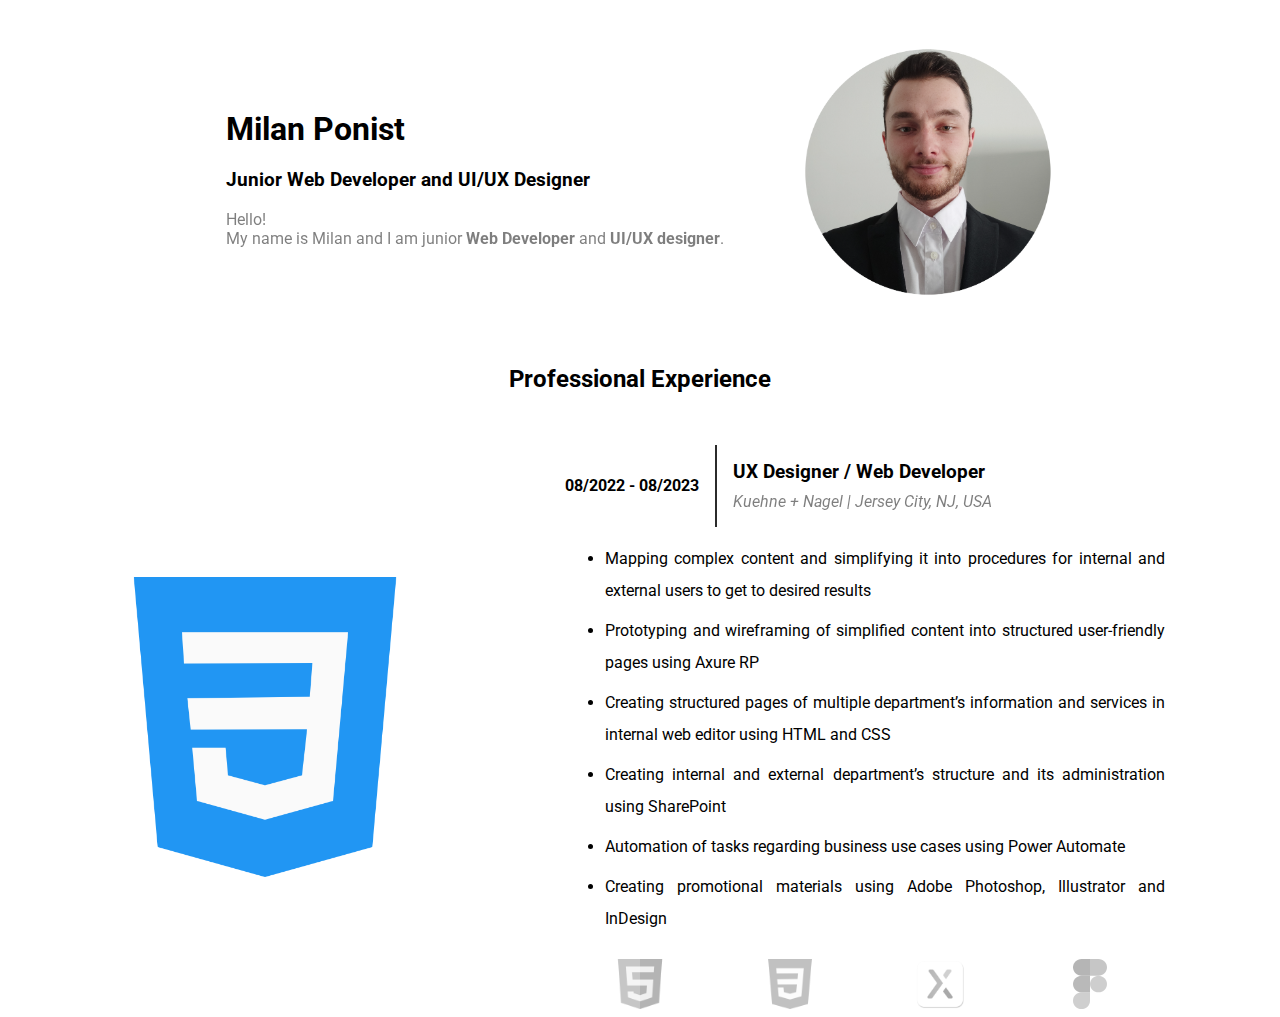
==== index.html @ 91e3f678 "Front-page" ====
<!DOCTYPE html>
<html lang="en">
  <head>
    <meta charset="UTF-8" />
    <meta http-equiv="X-UA-Compatible" content="IE=edge" />
    <meta name="viewport" content="width=device-width, initial-scale=1.0" />
    <title>Milan Ponist</title>
    <link rel="stylesheet" href="index.css" />
  </head>
  <body>
    <div class="container">
      <div class="content">
        <div class="profile">
          <div class="text">
            <h1>Milan Ponist</h1>
            <h3>Junior Web Developer and UI/UX Designer</h3>
            <p>
              Hello!<br />
              My name is Milan and I am junior
              <strong>Web Developer</strong> and
              <strong>UI/UX designer</strong>.<br />
            </p>
          </div>
          <div class="photo">
            <img src="img/PhotoSuit.png" alt="milan-photo" width="250px" />
          </div>
        </div>
        <div class="timeline">
          <h2>Professional Experience</h2>
          <div class="timeline-content">
            <div class="timeline-cart">
              <img src="img/css.png" alt="" />
              <div class="timeline-job">
                <div class="timeline-title">
                  <p>08/2022 - 08/2023</p>
                  <div class="timeline-title-text">
                    <h3>UX Designer / Web Developer</h3>
                    <span>Kuehne + Nagel | Jersey City, NJ, USA </span>
                  </div>
                </div>
                <ul>
                  <li>
                    Mapping complex content and simplifying it into procedures
                    for internal and external users to get to desired results
                  </li>
                  <li>
                    Prototyping and wireframing of simplified content into
                    structured user-friendly pages using Axure RP
                  </li>
                  <li>
                    Creating structured pages of multiple department’s
                    information and services in internal web editor using HTML
                    and CSS
                  </li>
                  <li>
                    Creating internal and external department’s structure and
                    its administration using SharePoint
                  </li>
                  <li>
                    Automation of tasks regarding business use cases using Power
                    Automate
                  </li>
                  <li>
                    Creating promotional materials using Adobe Photoshop,
                    Illustrator and InDesign
                  </li>
                </ul>
                <div class="links">
                  <div class="link">
                    <img src="img/html.png" alt="html" />
                    <span>HTML</span>
                  </div>
                  <div class="link">
                    <img src="img/css.png" alt="css" />
                    <span>CSS</span>
                  </div>
                  <div class="link">
                    <img src="img/axurerp.png" alt="axure-rp" />
                    <span>Axure RP</span>
                  </div>
                  <div class="link">
                    <img src="img/figma.svg" alt="figma" />
                    <span>HTML</span>
                  </div>
                </div>
              </div>
            </div>
          </div>
        </div>
      </div>
    </div>
  </body>
</html>
---- index.css ----
@import url("https://fonts.googleapis.com/css2?family=Quicksand&family=Roboto&display=swap");

* {
  font-family: "Quicksand", sans-serif;
  font-family: "Roboto", sans-serif;
}
.container {
  display: flex;
  justify-content: center;
}

.content {
  animation: fade 1s;
  display: flex;
  flex-direction: column;
  justify-content: center;
  align-items: center;
  max-width: 1200px;
  width: 100%;
}

.profile {
  display: flex;
  flex-direction: row;
  justify-content: center;
  align-items: center;
  gap: 5em;
}

.text p {
  opacity: 50%;
}

.text li {
  opacity: 50%;
}

.links {
  display: flex;
  flex-direction: row;
  width: 100%;
  justify-content: space-around;
}

.link {
  display: flex;
  flex-direction: column;
  gap: 1em;
  align-items: center;
}

.link img {
  width: 75px !important;
  aspect-ratio: 3/2;
  object-fit: contain;
  filter: grayscale(100%);
  -webkit-filter: grayscale(100%);
  opacity: 50%;
}

.link:hover img {
  animation: moveup ease-in 0.5s;
  -webkit-animation: moveup ease-in 0.5s;
  animation-fill-mode: forwards;
  filter: none;
  -webkit-filter: none;
  cursor: pointer;
}

.link span {
  display: none;
  opacity: 0.5;
}

.link:hover span {
  display: block;
  animation: fade ease-in 0.5s;
}

.timeline {
  max-width: 1200px;
  width: 100%;
  display: flex;
  flex-direction: column;
  align-items: center;
}

.timeline-content {
  max-width: 1200px;
  width: 100%;
  margin-top: 2em;
}

.timeline-cart {
  display: flex;
  width: 100%;
  flex-direction: row;
  align-items: center;
  justify-content: space-around;
  flex-wrap: wrap;
}

.timeline-cart img {
  width: 300px;
}

.timeline-job {
  display: flex;
  flex-direction: column;
  width: 50%;
}

.timeline-job ul {
  line-height: 2em;
}

.timeline-job ul li {
  margin-bottom: 0.5em;
  text-align: justify;
}

.timeline-title {
  display: flex;
  flex-direction: row;
}

.timeline-title p {
  display: flex;
  margin-right: 1em;
  align-items: center;
  font-weight: bold;
}

.timeline-title-text {
  border-left: 2px solid #2b2b2b;
  padding: 1em;
}

.timeline-title-text h3 {
  margin: 0;
  margin-bottom: 0.5em;
}

.timeline-title-text span {
  opacity: 50%;
  font-style: italic;
}

@keyframes moveup {
  from {
    transform: translateY(0);
  }
  to {
    transform: translateY(-25px);
    opacity: 100%;
  }
}

@keyframes fade {
  from {
    opacity: 0;
  }
  to {
    opacity: 0.5;
  }
}
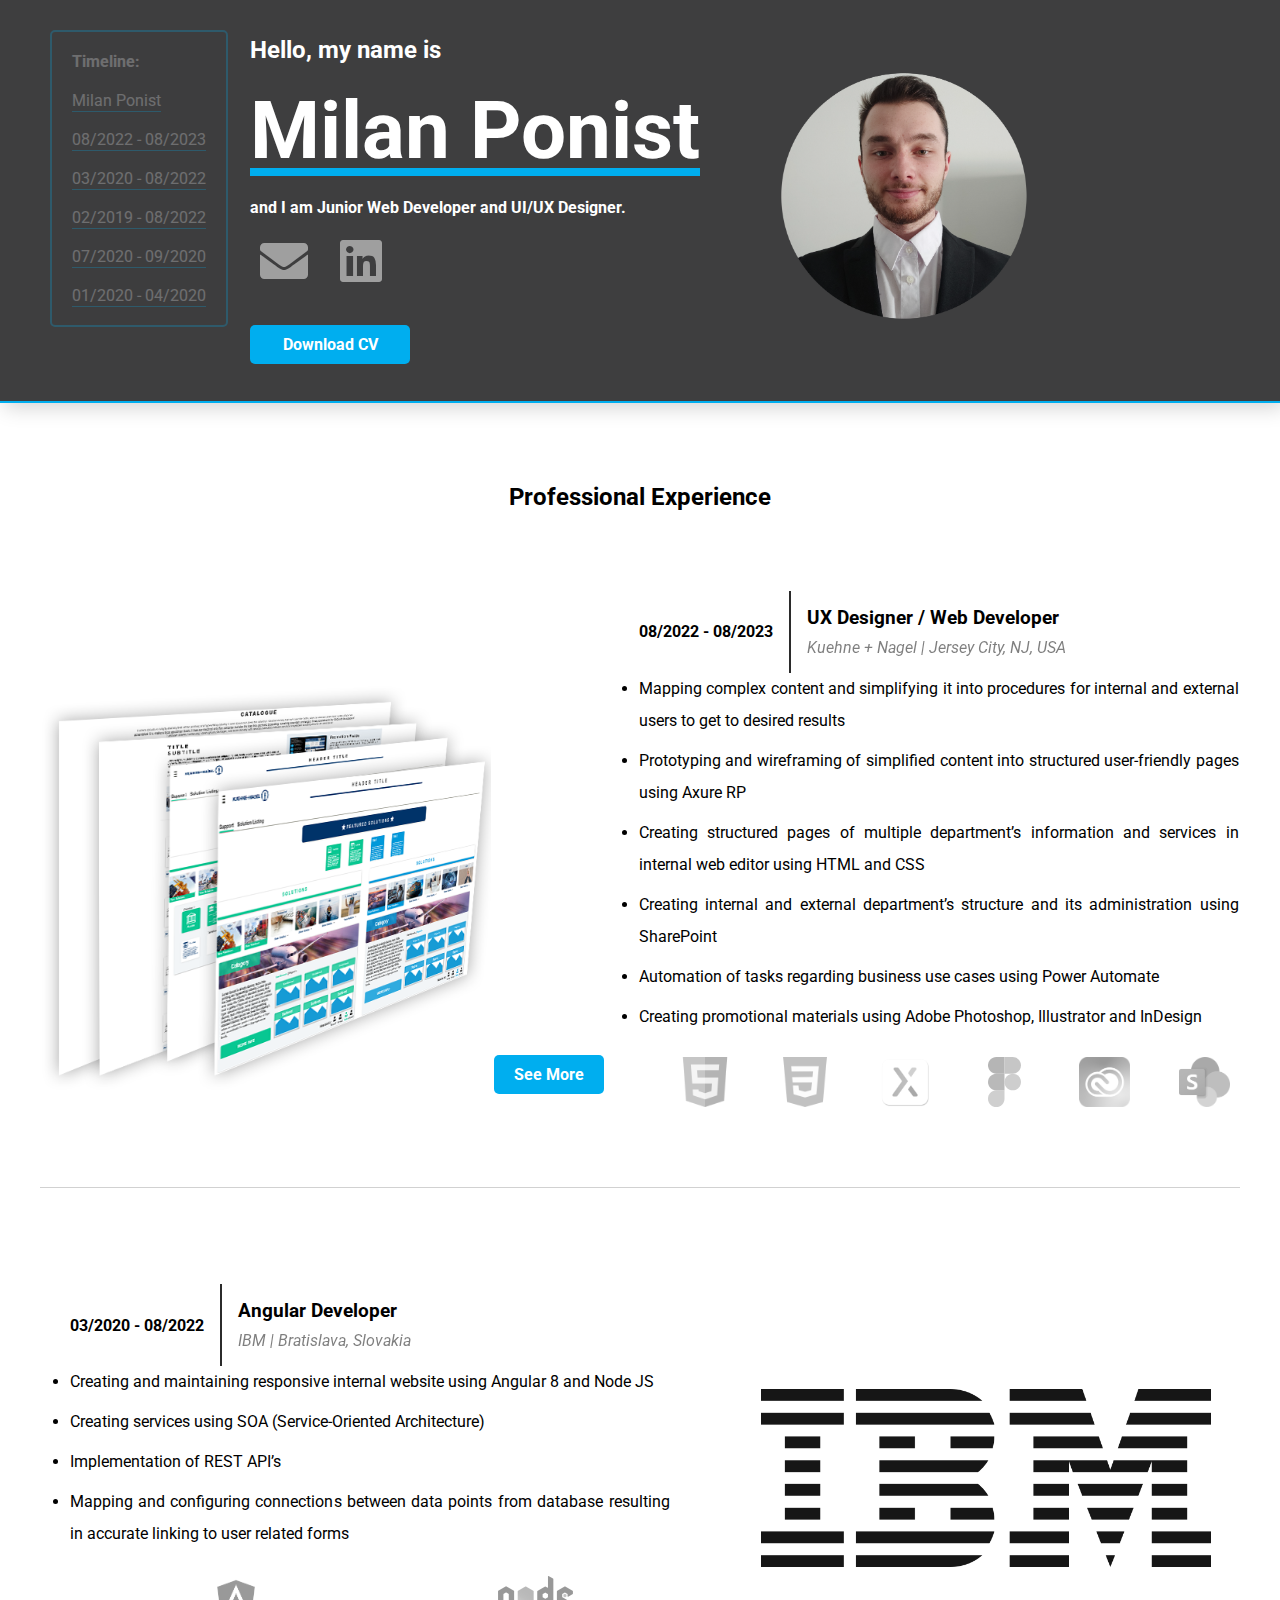
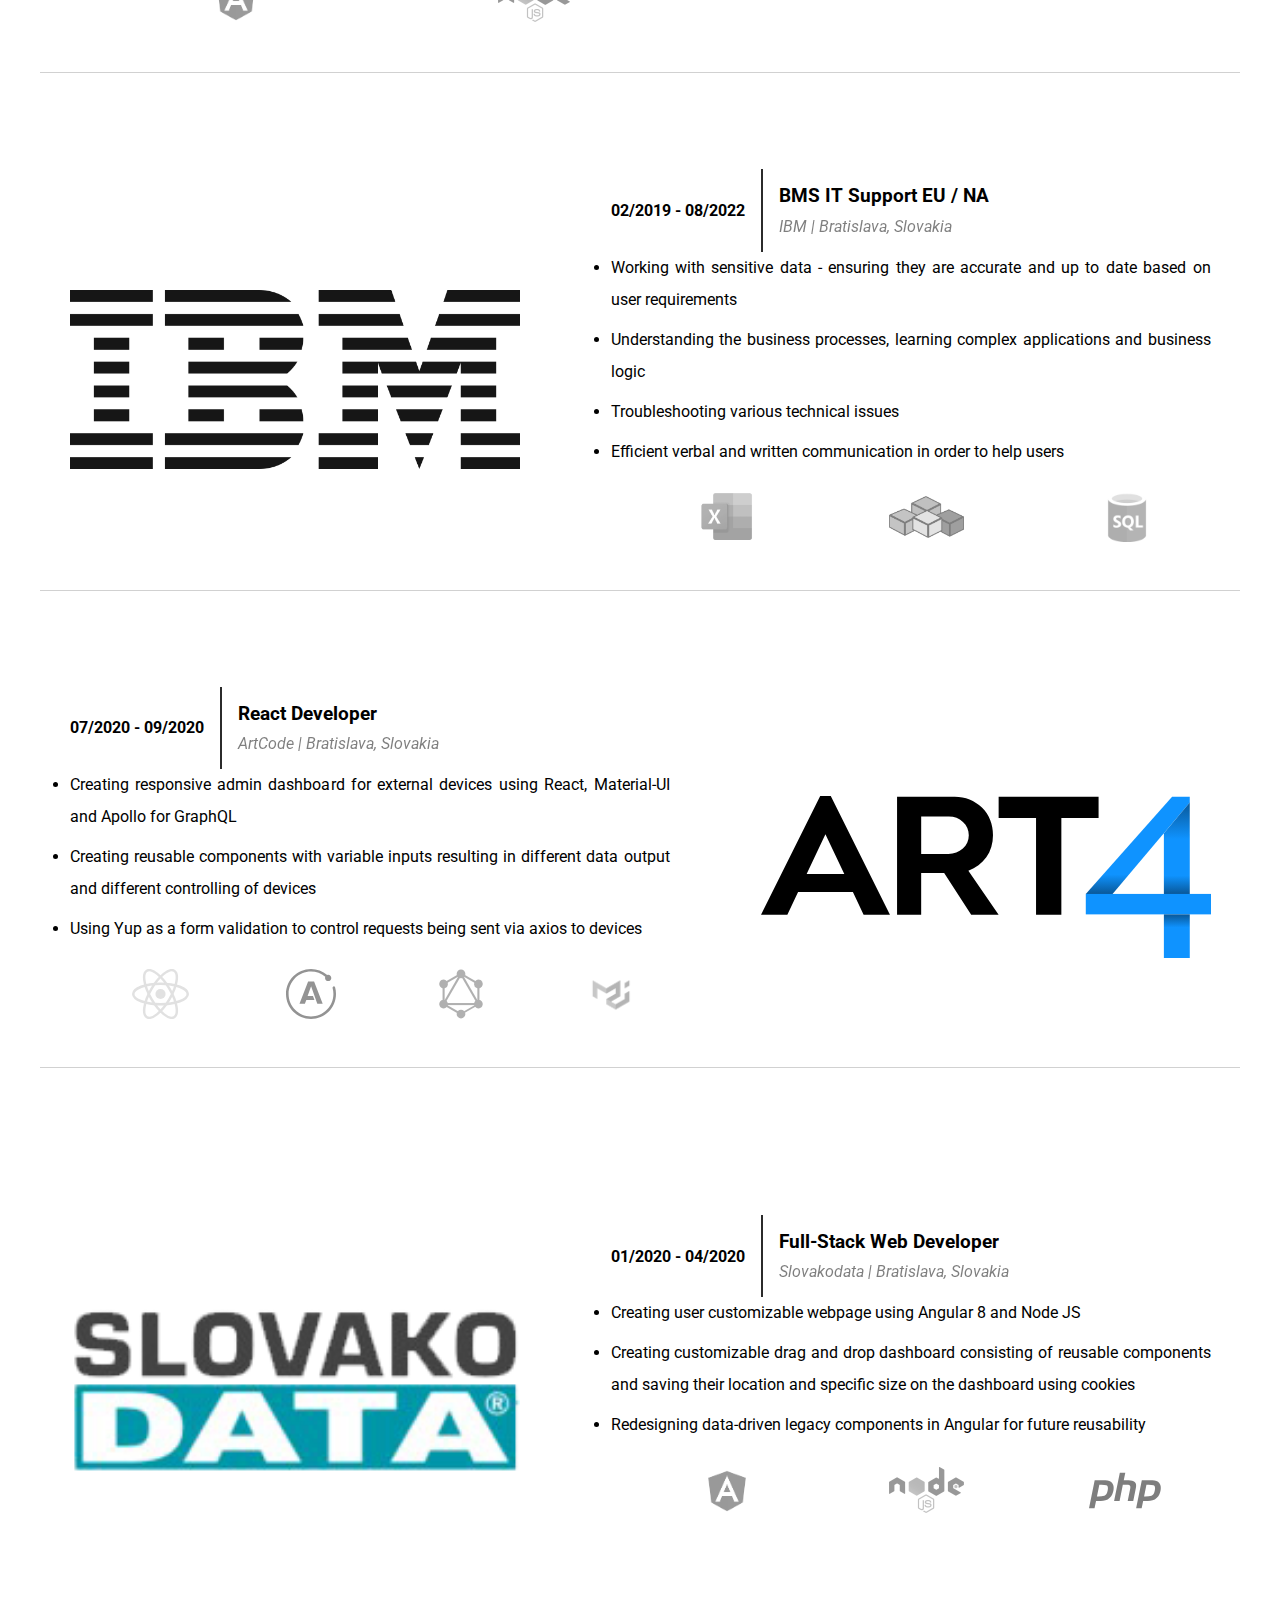
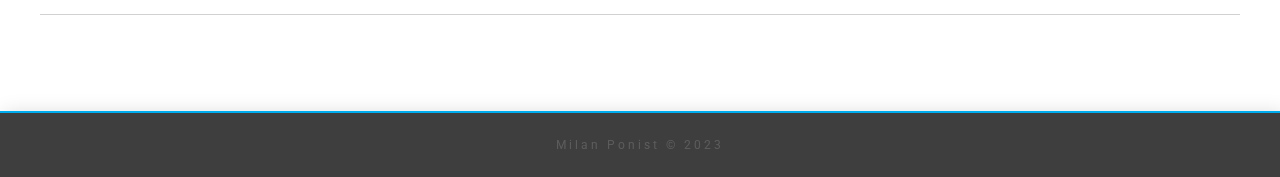
==== commit 1f48e084: "Experience and details" ====
--- a/index.html
+++ b/index.html
@@ -5,35 +5,58 @@
     <meta http-equiv="X-UA-Compatible" content="IE=edge" />
     <meta name="viewport" content="width=device-width, initial-scale=1.0" />
     <title>Milan Ponist</title>
+    <link
+      rel="stylesheet"
+      href="https://use.fontawesome.com/releases/v5.0.7/css/all.css"
+    />
     <link rel="stylesheet" href="index.css" />
   </head>
   <body>
+    <div class="anchors">
+      <p>Timeline:</p>
+      <a href="#anchor-title">Milan Ponist</a>
+      <a href="#anchor-1">08/2022 - 08/2023</a
+      ><a href="#anchor-2">03/2020 - 08/2022</a
+      ><a href="#anchor-3">02/2019 - 08/2022</a
+      ><a href="#anchor-4">07/2020 - 09/2020</a
+      ><a href="#anchor-5">01/2020 - 04/2020</a>
+    </div>
     <div class="container">
       <div class="content">
-        <div class="profile">
-          <div class="text">
-            <h1>Milan Ponist</h1>
-            <h3>Junior Web Developer and UI/UX Designer</h3>
-            <p>
-              Hello!<br />
-              My name is Milan and I am junior
-              <strong>Web Developer</strong> and
-              <strong>UI/UX designer</strong>.<br />
-            </p>
-          </div>
-          <div class="photo">
-            <img src="img/PhotoSuit.png" alt="milan-photo" width="250px" />
+        <div class="bg">
+          <div class="profile" id="anchor-title">
+            <div class="text">
+              <h2>Hello, my name is</h2>
+              <h1>Milan Ponist</h1>
+              <h4>and I am Junior Web Developer and UI/UX Designer.</h4>
+              <div class="socials">
+                <a href="mailto:milan_ponist@hotmail.com"
+                  ><i class="fa fa-solid fa-envelope fa-3x"></i
+                ></a>
+                <a href="https://www.linkedin.com/in/milan-ponist/"
+                  ><i class="fab fa-brands fa-linkedin fa-3x"></i
+                ></a>
+              </div>
+              <a class="btn-cv" href="" download>Download CV</a>
+            </div>
+            <div class="photo">
+              <img src="img/PhotoSuit.png" alt="milan-photo" width="250px" />
+            </div>
           </div>
         </div>
+
         <div class="timeline">
           <h2>Professional Experience</h2>
           <div class="timeline-content">
             <div class="timeline-cart">
-              <img src="img/css.png" alt="" />
+              <div class="timeline-visual margin-r">
+                <img src="img/KN_prototypes.png" alt="prototypes" />
+                <a href="/image-gallery.html" class="btn-more">See More</a>
+              </div>
               <div class="timeline-job">
                 <div class="timeline-title">
                   <p>08/2022 - 08/2023</p>
-                  <div class="timeline-title-text">
+                  <div class="timeline-title-text" id="anchor-1">
                     <h3>UX Designer / Web Developer</h3>
                     <span>Kuehne + Nagel | Jersey City, NJ, USA </span>
                   </div>
@@ -80,8 +103,188 @@
                   </div>
                   <div class="link">
                     <img src="img/figma.svg" alt="figma" />
-                    <span>HTML</span>
-                  </div>
+                    <span>Figma</span>
+                  </div>
+                  <div class="link">
+                    <img
+                      src="img/adobe_creative_cloud.png"
+                      alt="adobe-creative-cloud"
+                    />
+                    <span>Adobe Creative Cloud</span>
+                  </div>
+                  <div class="link">
+                    <img src="img/sharepoint.png" alt="sharepoint" />
+                    <span>Sharepoint</span>
+                  </div>
+                </div>
+              </div>
+            </div>
+          </div>
+          <div class="timeline-cart reverse">
+            <div class="timeline-visual reverse margin-l">
+              <img src="img/ibm.png" alt="ibm" />
+            </div>
+            <div class="timeline-job">
+              <div class="timeline-title">
+                <p>03/2020 - 08/2022</p>
+                <div class="timeline-title-text" id="anchor-2">
+                  <h3>Angular Developer</h3>
+                  <span>IBM | Bratislava, Slovakia</span>
+                </div>
+              </div>
+              <ul>
+                <li>
+                  Creating and maintaining responsive internal website using
+                  Angular 8 and Node JS
+                </li>
+                <li>
+                  Creating services using SOA (Service-Oriented Architecture)
+                </li>
+                <li>Implementation of REST API’s</li>
+                <li>
+                  Mapping and configuring connections between data points from
+                  database resulting in accurate linking to user related forms
+                </li>
+              </ul>
+              <div class="links">
+                <div class="link">
+                  <img src="img/angular.png" alt="angular" />
+                  <span>Angular</span>
+                </div>
+                <div class="link">
+                  <img src="img/nodejs.png" alt="nodejs" />
+                  <span>Node JS</span>
+                </div>
+              </div>
+            </div>
+          </div>
+          <div class="timeline-cart">
+            <div class="timeline-visual margin-r">
+              <img src="img/ibm.png" alt="ibm" />
+            </div>
+            <div class="timeline-job">
+              <div class="timeline-title">
+                <p>02/2019 - 08/2022</p>
+                <div class="timeline-title-text" id="anchor-3">
+                  <h3>BMS IT Support EU / NA</h3>
+                  <span>IBM | Bratislava, Slovakia</span>
+                </div>
+              </div>
+              <ul>
+                <li>
+                  Working with sensitive data - ensuring they are accurate and
+                  up to date based on user requirements
+                </li>
+                <li>
+                  Understanding the business processes, learning complex
+                  applications and business logic
+                </li>
+                <li>Troubleshooting various technical issues</li>
+                <li>
+                  Efficient verbal and written communication in order to help
+                  users
+                </li>
+              </ul>
+              <div class="links">
+                <div class="link">
+                  <img src="img/excel.png" alt="excel" />
+                  <span>Excel</span>
+                </div>
+                <div class="link">
+                  <img src="img/vba.png" alt="vba" />
+                  <span>VBA</span>
+                </div>
+                <div class="link">
+                  <img src="img/sql.png" alt="sql" />
+                  <span>SQL</span>
+                </div>
+              </div>
+            </div>
+          </div>
+          <div class="timeline-cart reverse">
+            <div class="timeline-visual reverse margin-l">
+              <img src="img/art4.svg" alt="art4" />
+            </div>
+            <div class="timeline-job">
+              <div class="timeline-title">
+                <p>07/2020 - 09/2020</p>
+                <div class="timeline-title-text" id="anchor-4">
+                  <h3>React Developer</h3>
+                  <span>ArtCode | Bratislava, Slovakia</span>
+                </div>
+              </div>
+              <ul>
+                <li>
+                  Creating responsive admin dashboard for external devices using
+                  React, Material-UI and Apollo for GraphQL
+                </li>
+                <li>
+                  Creating reusable components with variable inputs resulting in
+                  different data output and different controlling of devices
+                </li>
+                <li>
+                  Using Yup as a form validation to control requests being sent
+                  via axios to devices
+                </li>
+              </ul>
+              <div class="links">
+                <div class="link">
+                  <img src="img/react.svg" alt="react" />
+                  <span>React</span>
+                </div>
+                <div class="link">
+                  <img src="img/apollo.svg" alt="apollo" />
+                  <span>Apollo</span>
+                </div>
+                <div class="link">
+                  <img src="img/graphql.svg" alt="graphql" />
+                  <span>GraphQL</span>
+                </div>
+                <div class="link">
+                  <img src="img/materialui.png" alt="material-ui" />
+                  <span>Material UI</span>
+                </div>
+              </div>
+            </div>
+          </div>
+          <div class="timeline-cart">
+            <div class="timeline-visual margin-r">
+              <img src="img/slovakodata.png" alt="slovakodata" />
+            </div>
+            <div class="timeline-job">
+              <div class="timeline-title">
+                <p>01/2020 - 04/2020</p>
+                <div class="timeline-title-text" id="anchor-5">
+                  <h3>Full-Stack Web Developer</h3>
+                  <span>Slovakodata | Bratislava, Slovakia</span>
+                </div>
+              </div>
+              <ul>
+                <li>
+                  Creating user customizable webpage using Angular 8 and Node JS
+                </li>
+                <li>
+                  Creating customizable drag and drop dashboard consisting of
+                  reusable components and saving their location and specific
+                  size on the dashboard using cookies
+                </li>
+                <li>
+                  Redesigning data-driven legacy components in Angular for
+                  future reusability
+                </li>
+              </ul>
+              <div class="links">
+                <div class="link">
+                  <img src="img/angular.png" alt="angular" />
+                  <span>Angular</span>
+                </div>
+                <div class="link">
+                  <img src="img/nodejs.png" alt="nodejs" />
+                  <span>Node JS</span>
+                </div>
+                <div class="link">
+                  <img src="img/php.svg" alt="php" />
+                  <span>PHP</span>
                 </div>
               </div>
             </div>
@@ -90,4 +293,9 @@
       </div>
     </div>
   </body>
+  <footer>
+    <div class="footer-text">
+      <p>Milan Ponist © 2023</p>
+    </div>
+  </footer>
 </html>
--- a/index.css
+++ b/index.css
@@ -1,12 +1,53 @@
-@import url("https://fonts.googleapis.com/css2?family=Quicksand&family=Roboto&display=swap");
+@import url("https://fonts.googleapis.com/css2?family=Quicksand&family=Roboto:wght@100;300;400;500;700;900&display=swap");
 
 * {
   font-family: "Quicksand", sans-serif;
   font-family: "Roboto", sans-serif;
+  margin: 0;
+  padding: 0;
+  scroll-behavior: smooth;
 }
 .container {
   display: flex;
   justify-content: center;
+  max-width: 100vw;
+  flex-direction: column;
+}
+
+.anchors {
+  display: flex;
+  flex-direction: column;
+  gap: 20px;
+  position: fixed;
+  top: 30px;
+  left: 50px;
+  border-radius: 5px;
+  border: 2px solid #00aeef;
+  background-color: #3e3e3f;
+  padding: 20px;
+  opacity: 0.25;
+}
+
+.anchors:hover {
+  opacity: 1;
+  transition: ease-in-out 0.1s;
+}
+
+.anchors p {
+  font-weight: bold;
+  color: white;
+}
+
+.anchors a {
+  color: white;
+  text-decoration: underline;
+  text-underline-offset: 5px;
+  text-decoration-color: #00aeef;
+}
+
+.anchors a:hover {
+  color: #00aeef;
+  transition: ease-in-out 0.1s;
 }
 
 .content {
@@ -15,8 +56,14 @@
   flex-direction: column;
   justify-content: center;
   align-items: center;
-  max-width: 1200px;
-  width: 100%;
+}
+
+.bg {
+  width: 100%;
+  /* background-color: #141414; */
+  background-color: #3e3e3f;
+  box-shadow: 4px 4px 20px #d1d1d1;
+  border-bottom: 2px solid #00aeef;
 }
 
 .profile {
@@ -25,14 +72,74 @@
   justify-content: center;
   align-items: center;
   gap: 5em;
-}
-
-.text p {
+  padding: 2em;
+}
+
+/* .text h1 {
+  font-size: 8em;
+  font-weight: bolder;
+  background: linear-gradient(to right, #00ccff, #8edbff, #dfdfdf, #0099ff);
+  background-size: 300%;
+  background-position: -200%;
+  background-clip: text;
+  -webkit-background-clip: text;
+  -webkit-text-fill-color: transparent;
+  text-transform: uppercase;
+  animation: gradient 5s infinite alternate-reverse;
+} */
+
+.text {
+  color: #ffffff;
+  display: flex;
+  flex-direction: column;
+  gap: 10px;
+}
+
+.text h1 {
+  font-size: 5em;
+  font-weight: bold;
+  /* color: #00aeef; */
+  color: #ffffff;
+  margin: 10px 0 10px 0;
+  text-decoration: underline;
+  text-underline-offset: 10px;
+  text-decoration-color: #00aeef;
+}
+
+.btn-cv {
+  margin-top: 20px;
+  padding: 10px 20px 10px 20px;
+  text-decoration: none;
+  color: #ffffff;
+  background-color: #00aeef;
+  border-radius: 5px;
+  width: 120px;
+  text-align: center;
+  font-weight: bold;
+}
+
+.btn-cv:hover {
+  background-color: #008fef;
+  transition: ease-in-out 0.1s;
+}
+
+.socials {
+  display: flex;
+  flex-direction: row;
+  gap: 2em;
+  padding: 10px;
+}
+
+.socials a {
+  text-decoration: none;
+  color: #ffffff;
   opacity: 50%;
 }
 
-.text li {
-  opacity: 50%;
+.socials a:hover {
+  opacity: 100%;
+  cursor: pointer;
+  transition: ease-in-out 0.1s;
 }
 
 .links {
@@ -40,6 +147,7 @@
   flex-direction: row;
   width: 100%;
   justify-content: space-around;
+  padding: 1em;
 }
 
 .link {
@@ -55,29 +163,35 @@
   object-fit: contain;
   filter: grayscale(100%);
   -webkit-filter: grayscale(100%);
-  opacity: 50%;
+  opacity: 0.5;
 }
 
 .link:hover img {
-  animation: moveup ease-in 0.5s;
+  /* animation: moveup ease-in 0.5s;
   -webkit-animation: moveup ease-in 0.5s;
-  animation-fill-mode: forwards;
+  animation-fill-mode: forwards; */
   filter: none;
   -webkit-filter: none;
-  cursor: pointer;
+  opacity: 1;
+  animation: fade-half-full ease-in 0.5s;
 }
 
 .link span {
-  display: none;
+  max-width: 75px;
+  font-size: 14px;
+  display: block;
+  visibility: hidden;
   opacity: 0.5;
+  text-align: center;
 }
 
 .link:hover span {
-  display: block;
-  animation: fade ease-in 0.5s;
+  visibility: visible;
+  animation: fade-half ease-in 0.5s;
 }
 
 .timeline {
+  padding: 2em 0;
   max-width: 1200px;
   width: 100%;
   display: flex;
@@ -85,10 +199,12 @@
   align-items: center;
 }
 
+.timeline h2 {
+  margin: 2em 0 2em 0;
+}
+
 .timeline-content {
-  max-width: 1200px;
-  width: 100%;
-  margin-top: 2em;
+  width: 100%;
 }
 
 .timeline-cart {
@@ -98,10 +214,28 @@
   align-items: center;
   justify-content: space-around;
   flex-wrap: wrap;
-}
-
-.timeline-cart img {
-  width: 300px;
+  margin: 2em 0 4em 0;
+  border-bottom: 1px solid #d1d1d1;
+}
+
+.timeline-visual {
+  display: flex;
+  flex-direction: row;
+  gap: 0.2em;
+  min-height: 350px;
+}
+
+.margin-r {
+  margin-right: 2em;
+}
+
+.margin-l {
+  margin-left: 2em;
+}
+
+.timeline-visual img {
+  align-self: center;
+  width: 450px;
 }
 
 .timeline-job {
@@ -146,6 +280,44 @@
   font-style: italic;
 }
 
+.reverse {
+  flex-direction: row-reverse;
+}
+
+.btn-more {
+  display: flex;
+  align-self: flex-end;
+  padding: 10px 20px;
+  background-color: #00aeef;
+  border-radius: 5px;
+  text-decoration: none;
+  font-weight: bold;
+  color: #ffffff;
+}
+
+.btn-more:hover {
+  background-color: #008fef;
+  transition: ease-in-out 0.1s;
+  cursor: pointer;
+}
+
+.footer-text {
+  height: 5vw;
+  background-color: #3e3e3f;
+  box-shadow: 4px 4px 20px #d1d1d1;
+  display: flex;
+  align-items: center;
+  justify-content: center;
+  border-top: 2px solid #00aeef;
+}
+
+.footer-text p {
+  font-size: 12px;
+  letter-spacing: 3px;
+  color: #d1d1d1;
+  opacity: 0.2;
+}
+
 @keyframes moveup {
   from {
     transform: translateY(0);
@@ -161,6 +333,33 @@
     opacity: 0;
   }
   to {
+    opacity: 1;
+  }
+}
+
+@keyframes fade-half {
+  from {
+    opacity: 0;
+  }
+  to {
     opacity: 0.5;
   }
 }
+
+@keyframes fade-half-full {
+  from {
+    opacity: 0.5;
+  }
+  to {
+    opacity: 1;
+  }
+}
+
+@keyframes gradient {
+  from {
+    background-position: 0%;
+  }
+  to {
+    background-position: 100%;
+  }
+}
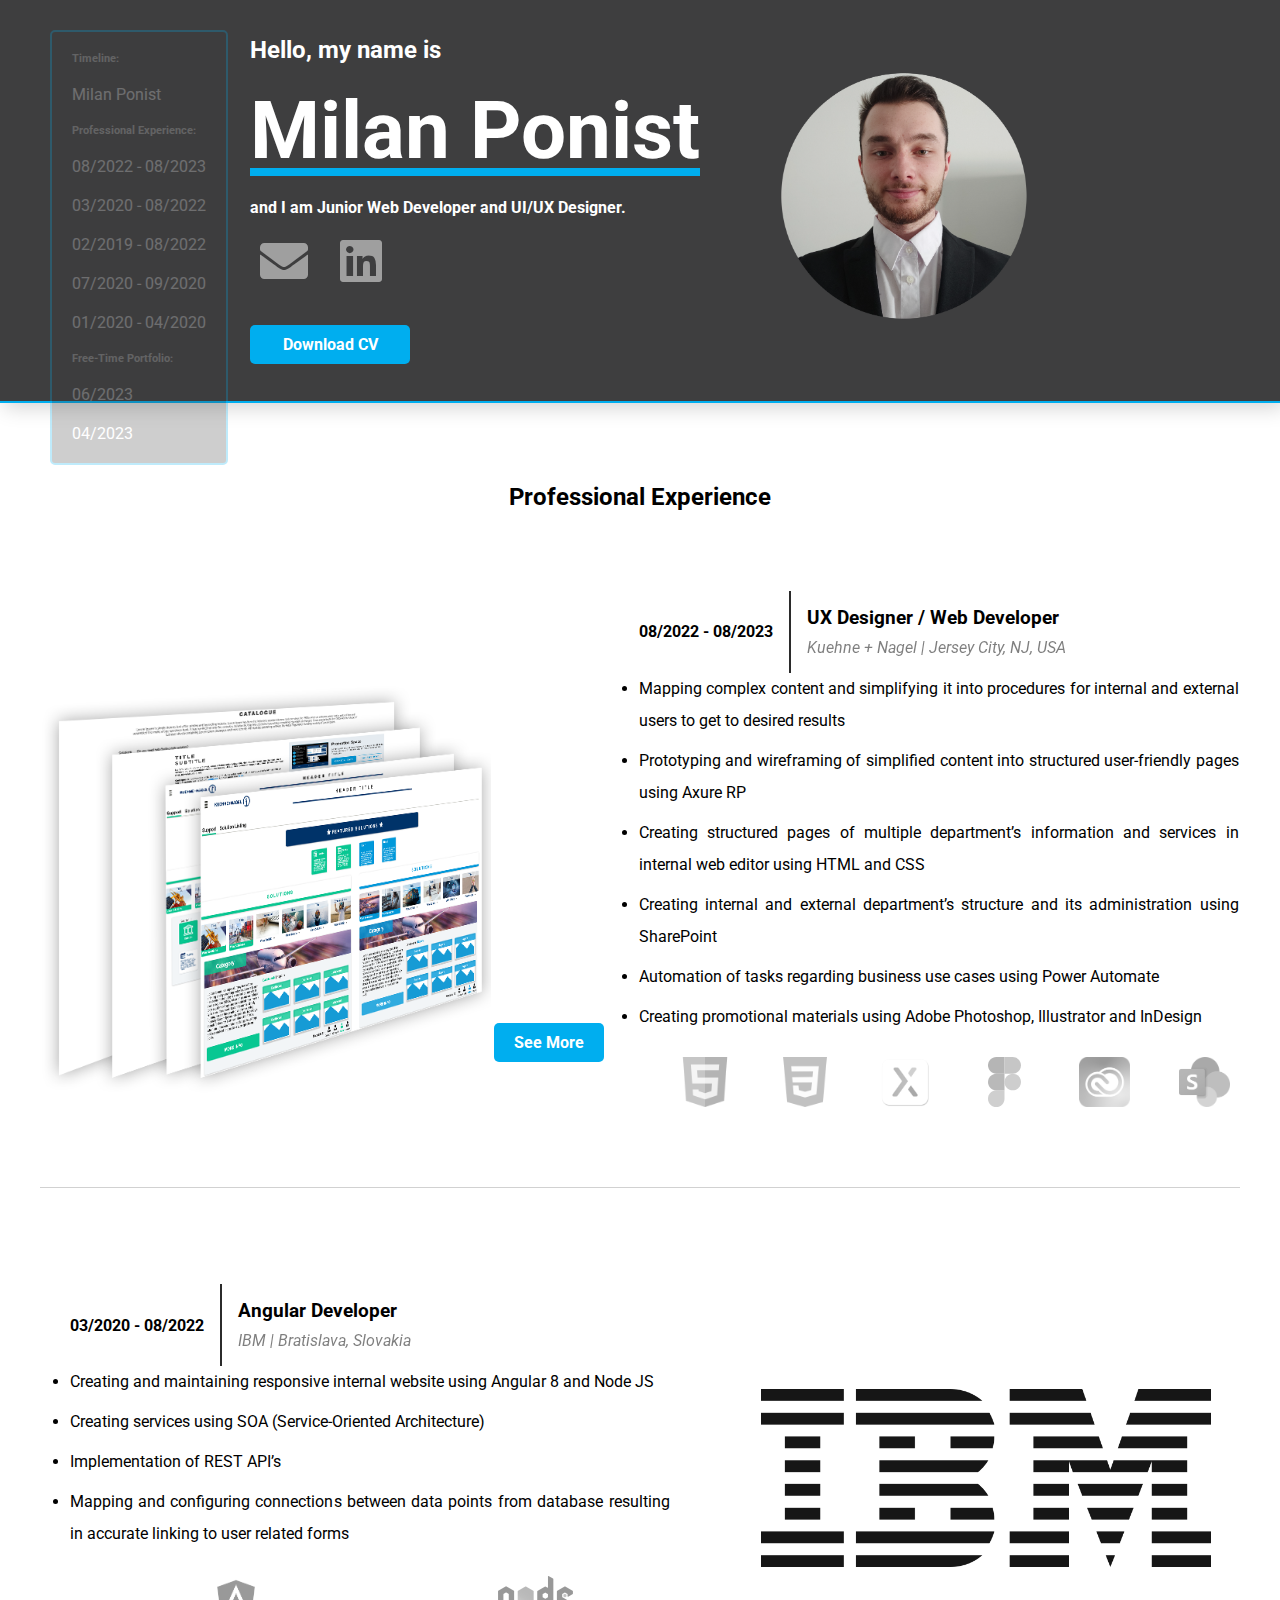
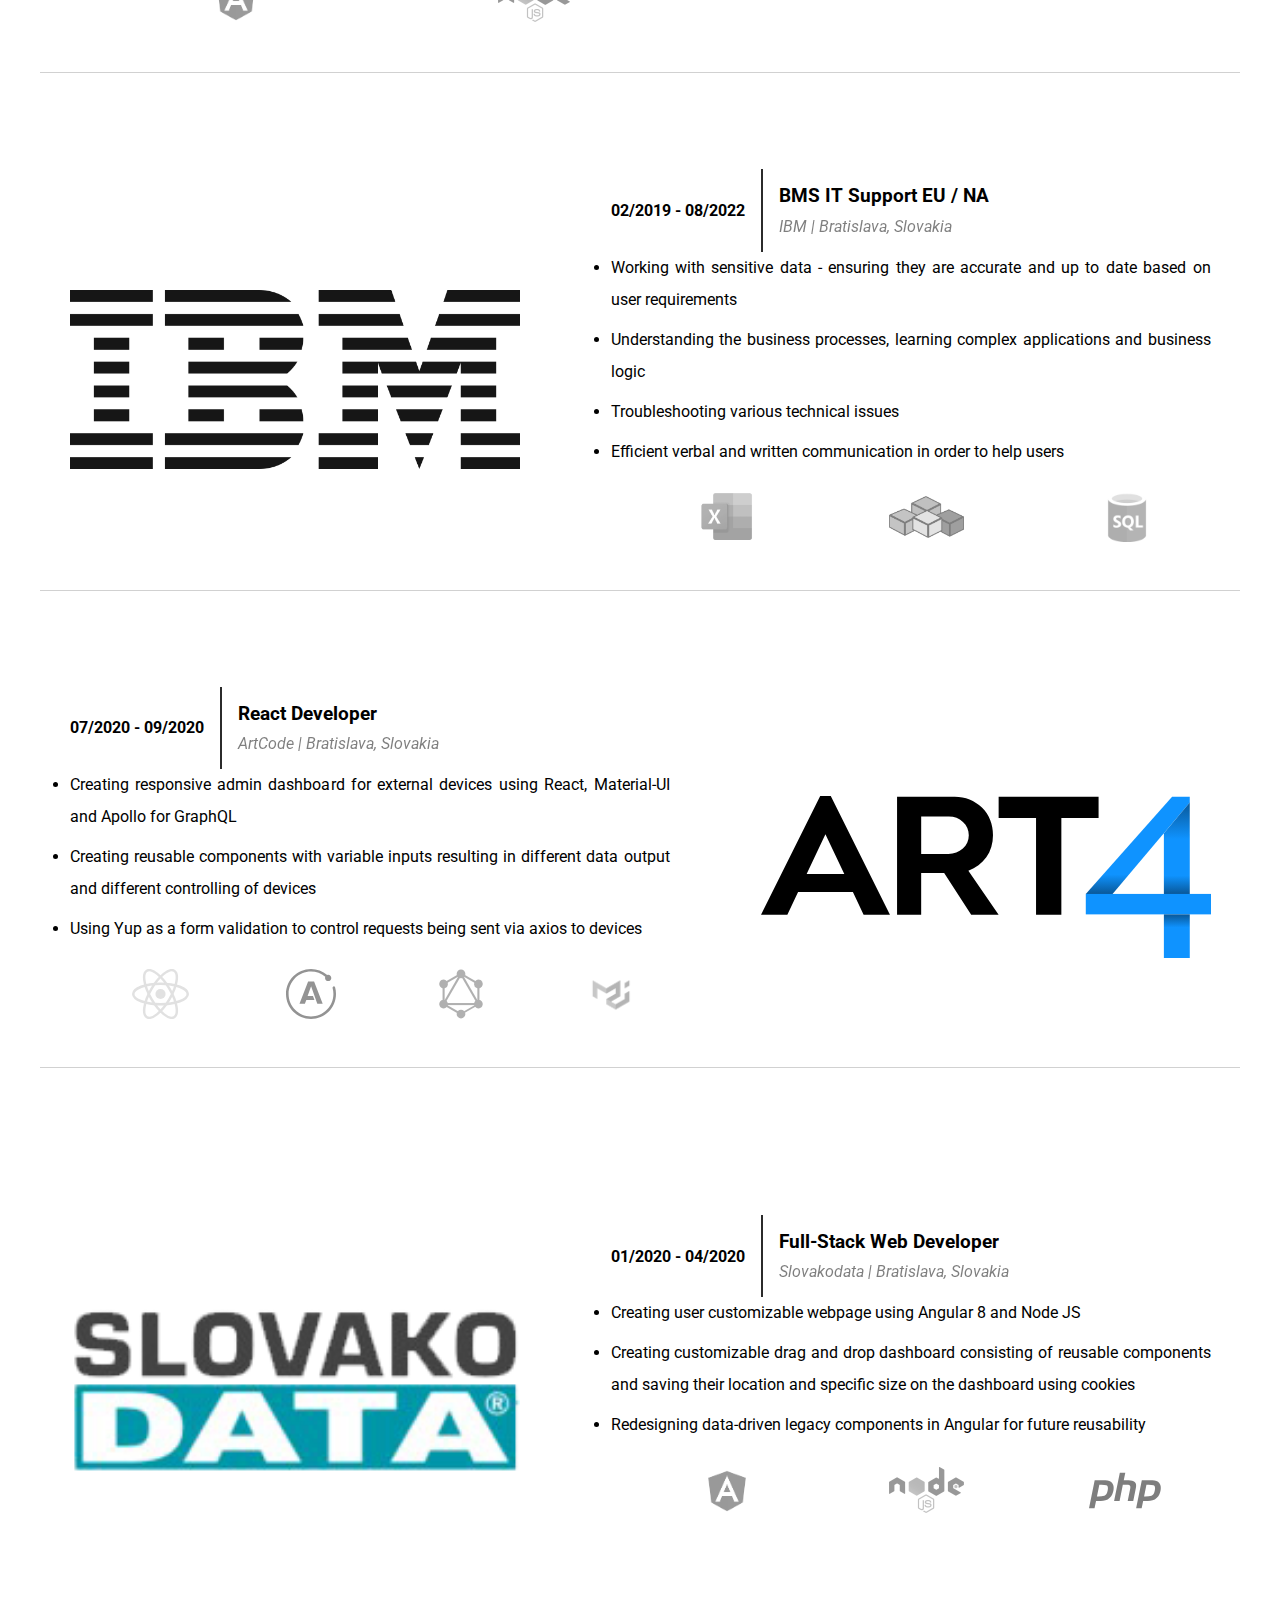
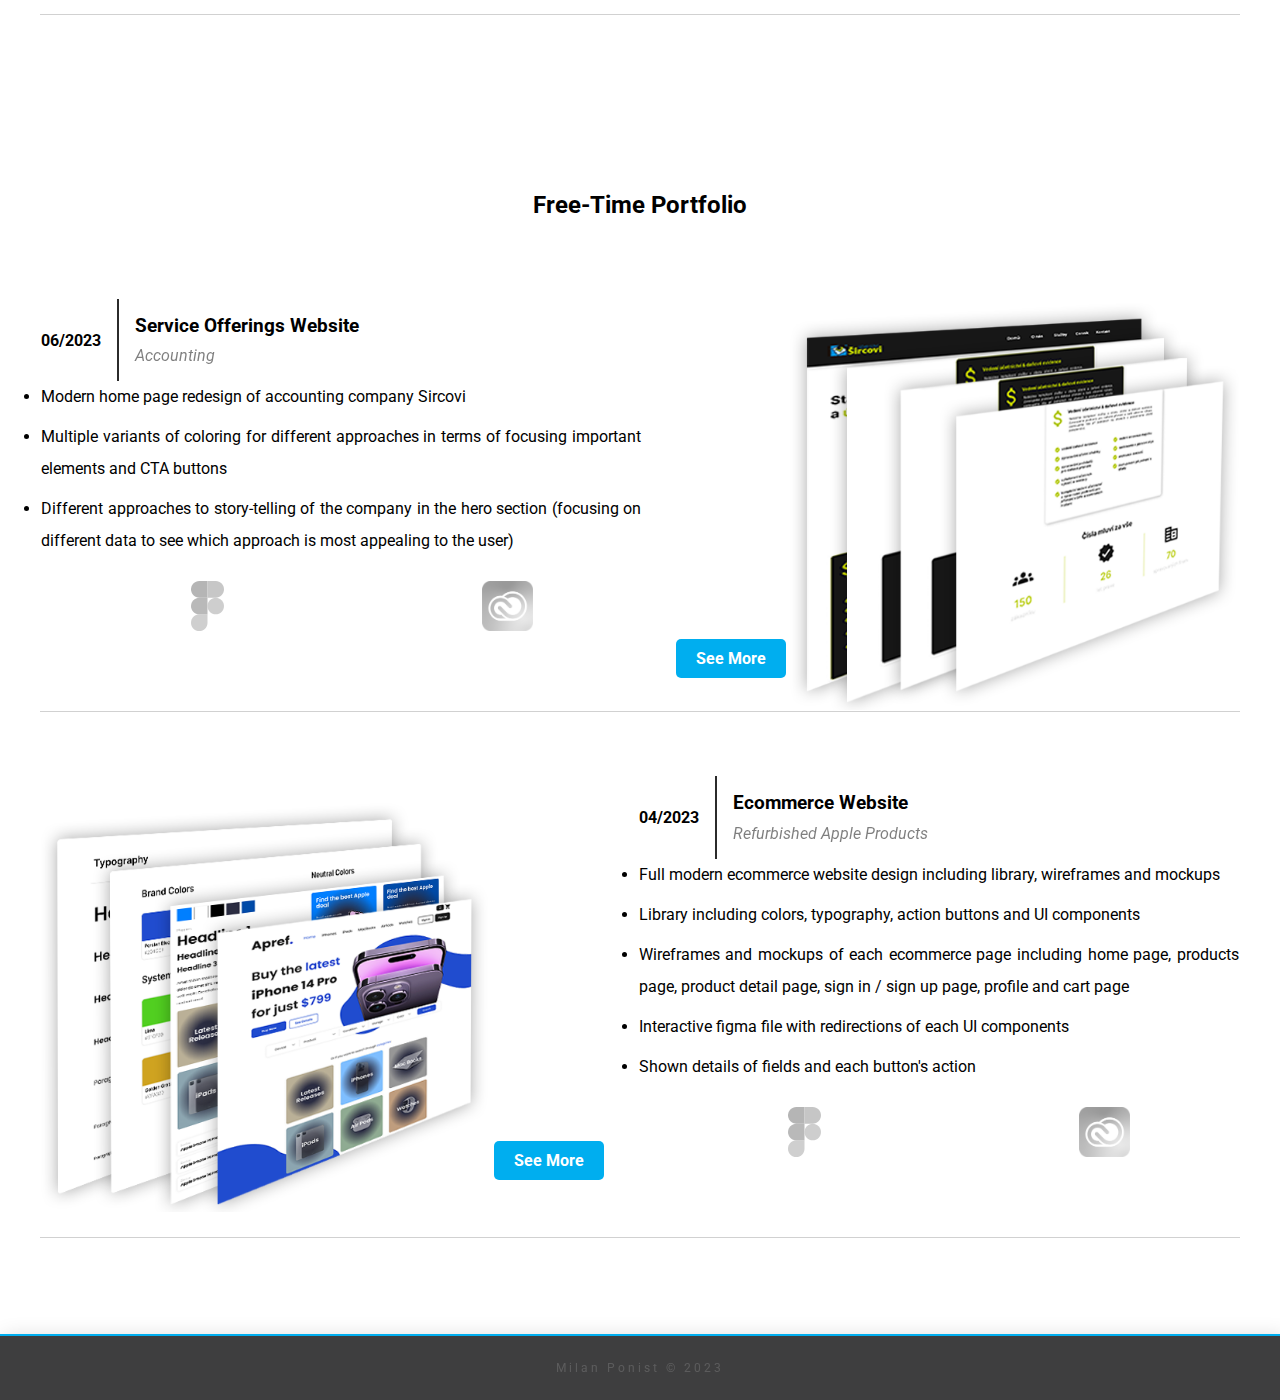
==== commit d294b77d: "Free-Time Portfolio" ====
--- a/index.html
+++ b/index.html
@@ -15,11 +15,15 @@
     <div class="anchors">
       <p>Timeline:</p>
       <a href="#anchor-title">Milan Ponist</a>
+      <p>Professional Experience:</p>
       <a href="#anchor-1">08/2022 - 08/2023</a
       ><a href="#anchor-2">03/2020 - 08/2022</a
       ><a href="#anchor-3">02/2019 - 08/2022</a
       ><a href="#anchor-4">07/2020 - 09/2020</a
       ><a href="#anchor-5">01/2020 - 04/2020</a>
+      <p>Free-Time Portfolio:</p>
+      <a href="#anchor-6">06/2023</a>
+      <a href="#anchor-7">04/2023</a>
     </div>
     <div class="container">
       <div class="content">
@@ -33,11 +37,15 @@
                 <a href="mailto:milan_ponist@hotmail.com"
                   ><i class="fa fa-solid fa-envelope fa-3x"></i
                 ></a>
-                <a href="https://www.linkedin.com/in/milan-ponist/"
+                <a
+                  href="https://www.linkedin.com/in/milan-ponist/"
+                  target="_blank"
                   ><i class="fab fa-brands fa-linkedin fa-3x"></i
                 ></a>
               </div>
-              <a class="btn-cv" href="" download>Download CV</a>
+              <a class="btn-cv" href="assets/CV-Milan_Ponist-23.pdf" download
+                >Download CV</a
+              >
             </div>
             <div class="photo">
               <img src="img/PhotoSuit.png" alt="milan-photo" width="250px" />
@@ -51,7 +59,9 @@
             <div class="timeline-cart">
               <div class="timeline-visual margin-r">
                 <img src="img/KN_prototypes.png" alt="prototypes" />
-                <a href="/image-gallery.html" class="btn-more">See More</a>
+                <a href="/github-portfolio/image-gallery.html" class="btn-more"
+                  >See More</a
+                >
               </div>
               <div class="timeline-job">
                 <div class="timeline-title">
@@ -285,6 +295,109 @@
                 <div class="link">
                   <img src="img/php.svg" alt="php" />
                   <span>PHP</span>
+                </div>
+              </div>
+            </div>
+          </div>
+        </div>
+        <div class="timeline">
+          <h2>Free-Time Portfolio</h2>
+          <div class="timeline-content">
+            <div class="timeline-cart reverse">
+              <div class="timeline-visual reverse margin-l">
+                <img src="img/sircovi-stack.png" alt="sircovi" />
+                <a
+                  href="/github-portfolio/image-gallery-2.html"
+                  class="btn-more"
+                  >See More</a
+                >
+              </div>
+              <div class="timeline-job">
+                <div class="timeline-title">
+                  <p>06/2023</p>
+                  <div class="timeline-title-text" id="anchor-6">
+                    <h3>Service Offerings Website</h3>
+                    <span>Accounting</span>
+                  </div>
+                </div>
+                <ul>
+                  <li>
+                    Modern home page redesign of accounting company Sircovi
+                  </li>
+                  <li>
+                    Multiple variants of coloring for different approaches in
+                    terms of focusing important elements and CTA buttons
+                  </li>
+                  <li>
+                    Different approaches to story-telling of the company in the
+                    hero section (focusing on different data to see which
+                    approach is most appealing to the user)
+                  </li>
+                </ul>
+                <div class="links">
+                  <div class="link">
+                    <img src="img/figma.svg" alt="figma" />
+                    <span>Figma</span>
+                  </div>
+                  <div class="link">
+                    <img
+                      src="img/adobe_creative_cloud.png"
+                      alt="adobe-creative-cloud"
+                    />
+                    <span>Adobe Creative Cloud</span>
+                  </div>
+                </div>
+              </div>
+            </div>
+            <div class="timeline-cart">
+              <div class="timeline-visual margin-r">
+                <img src="img/Ecommerce_stack.png" alt="ecommerce" />
+                <a
+                  href="/github-portfolio/image-gallery-3.html"
+                  class="btn-more"
+                  >See More</a
+                >
+              </div>
+              <div class="timeline-job">
+                <div class="timeline-title">
+                  <p>04/2023</p>
+                  <div class="timeline-title-text" id="anchor-7">
+                    <h3>Ecommerce Website</h3>
+                    <span>Refurbished Apple Products</span>
+                  </div>
+                </div>
+                <ul>
+                  <li>
+                    Full modern ecommerce website design including library,
+                    wireframes and mockups
+                  </li>
+                  <li>
+                    Library including colors, typography, action buttons and UI
+                    components
+                  </li>
+                  <li>
+                    Wireframes and mockups of each ecommerce page including home
+                    page, products page, product detail page, sign in / sign up
+                    page, profile and cart page
+                  </li>
+                  <li>
+                    Interactive figma file with redirections of each UI
+                    components
+                  </li>
+                  <li>Shown details of fields and each button's action</li>
+                </ul>
+                <div class="links">
+                  <div class="link">
+                    <img src="img/figma.svg" alt="figma" />
+                    <span>Figma</span>
+                  </div>
+                  <div class="link">
+                    <img
+                      src="img/adobe_creative_cloud.png"
+                      alt="adobe-creative-cloud"
+                    />
+                    <span>Adobe Creative Cloud</span>
+                  </div>
                 </div>
               </div>
             </div>
--- a/index.css
+++ b/index.css
@@ -35,14 +35,16 @@
 
 .anchors p {
   font-weight: bold;
-  color: white;
+  font-size: 11px;
+  color: #d1d1d1;
 }
 
 .anchors a {
   color: white;
-  text-decoration: underline;
+  /* text-decoration: underline;
   text-underline-offset: 5px;
-  text-decoration-color: #00aeef;
+  text-decoration-color: #00aeef; */
+  text-decoration: none;
 }
 
 .anchors a:hover {
@@ -148,6 +150,7 @@
   width: 100%;
   justify-content: space-around;
   padding: 1em;
+  flex-wrap: wrap;
 }
 
 .link {
@@ -293,6 +296,7 @@
   text-decoration: none;
   font-weight: bold;
   color: #ffffff;
+  margin-bottom: 2em;
 }
 
 .btn-more:hover {
@@ -318,6 +322,46 @@
   opacity: 0.2;
 }
 
+@media only screen and (max-width: 800px) {
+  .profile {
+    flex-direction: column;
+    gap: 2em;
+  }
+
+  .anchors {
+    display: none;
+  }
+
+  .timeline-cart {
+    gap: 5em;
+  }
+
+  .timeline-title {
+    flex-direction: column;
+  }
+
+  .timeline-visual {
+    flex-direction: column;
+    min-height: 20px;
+  }
+
+  .margin-r {
+    margin: 0;
+  }
+
+  .btn-more {
+    align-self: center;
+  }
+
+  img {
+    max-width: 200px;
+  }
+
+  .footer-text {
+    height: 100px;
+  }
+}
+
 @keyframes moveup {
   from {
     transform: translateY(0);
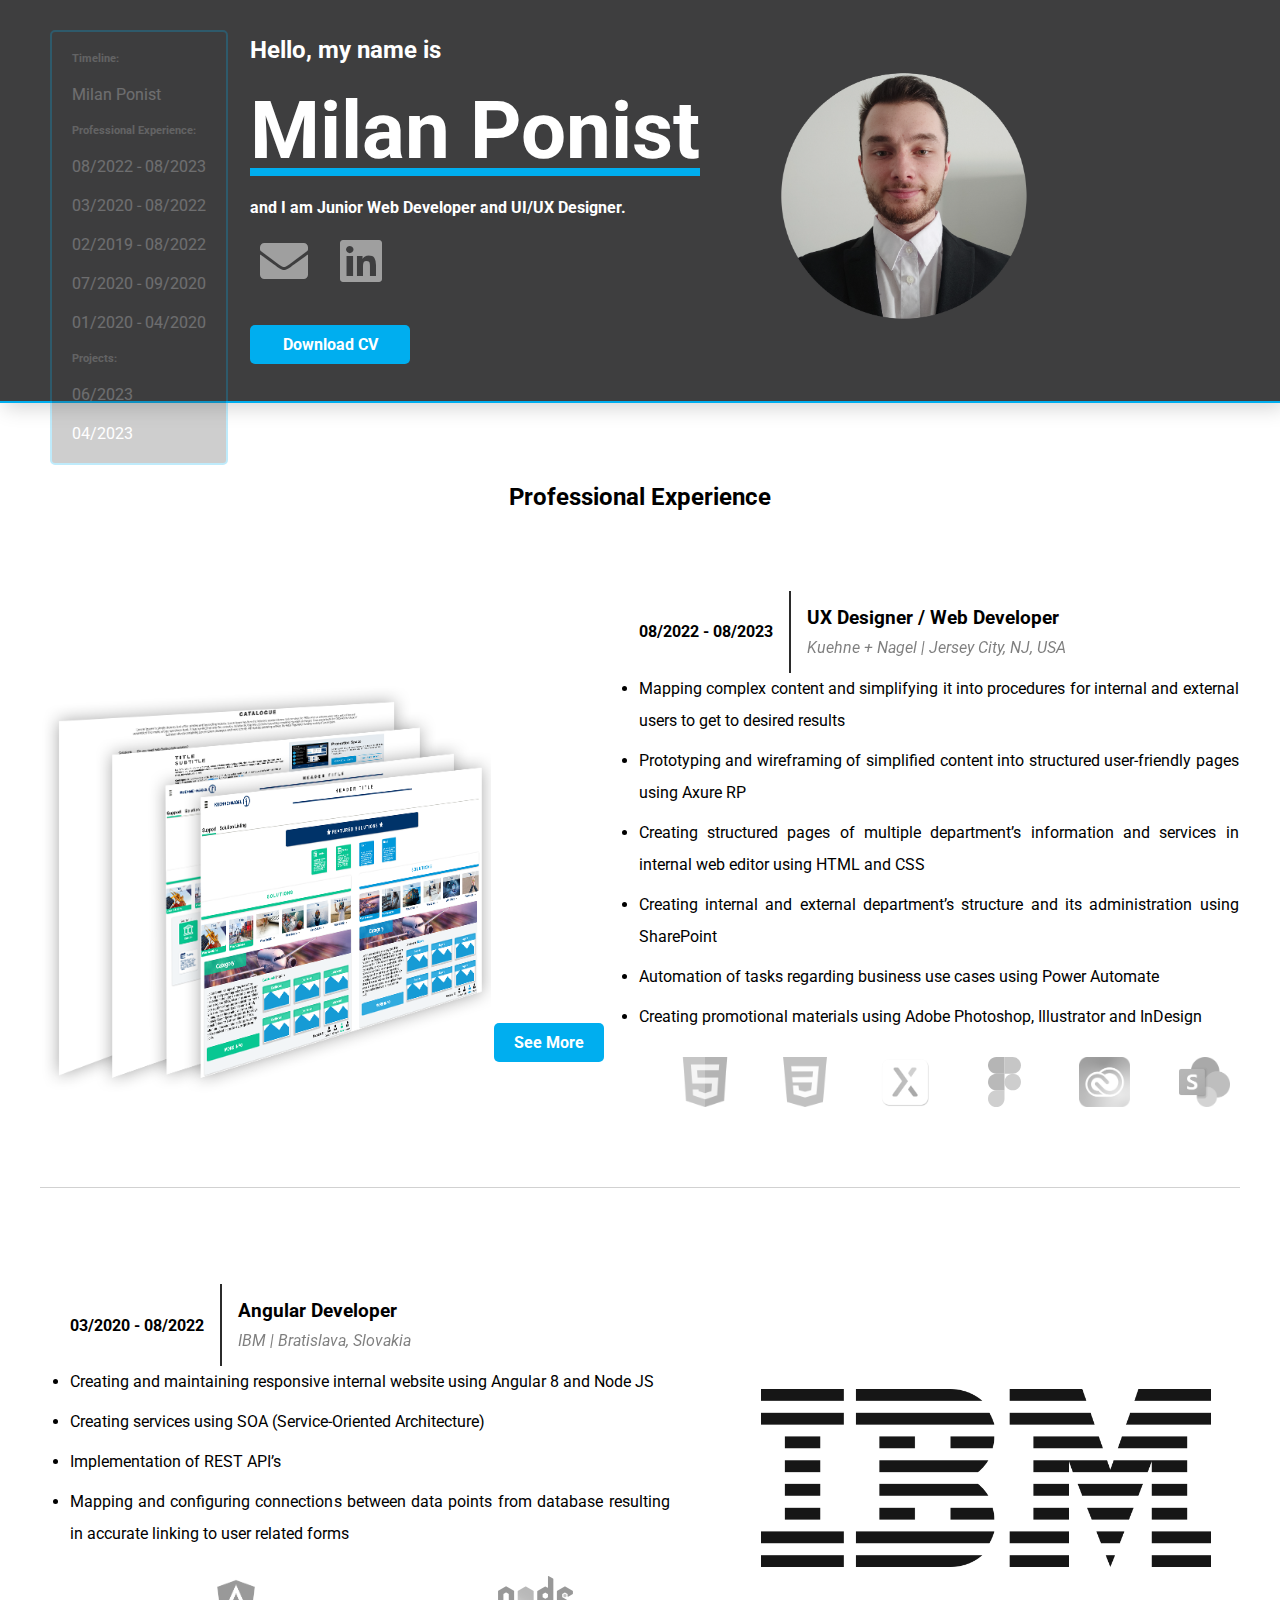
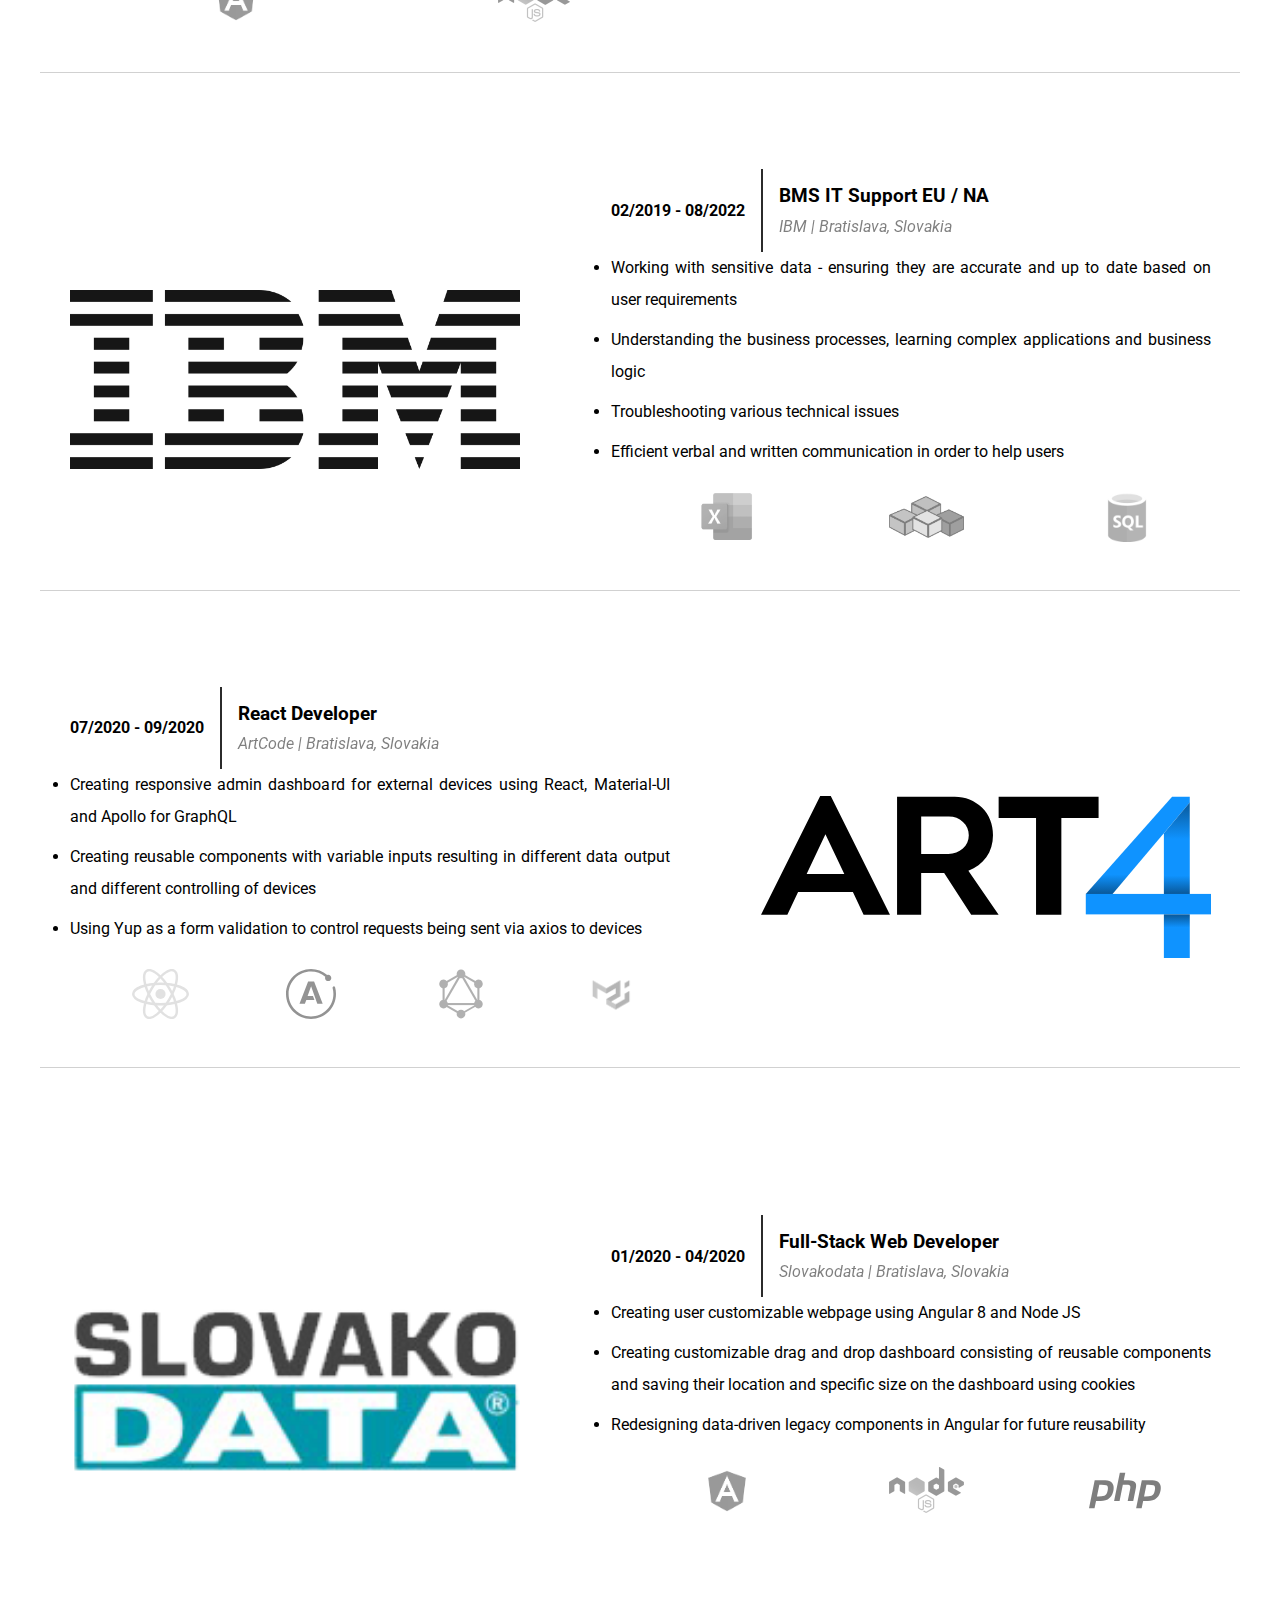
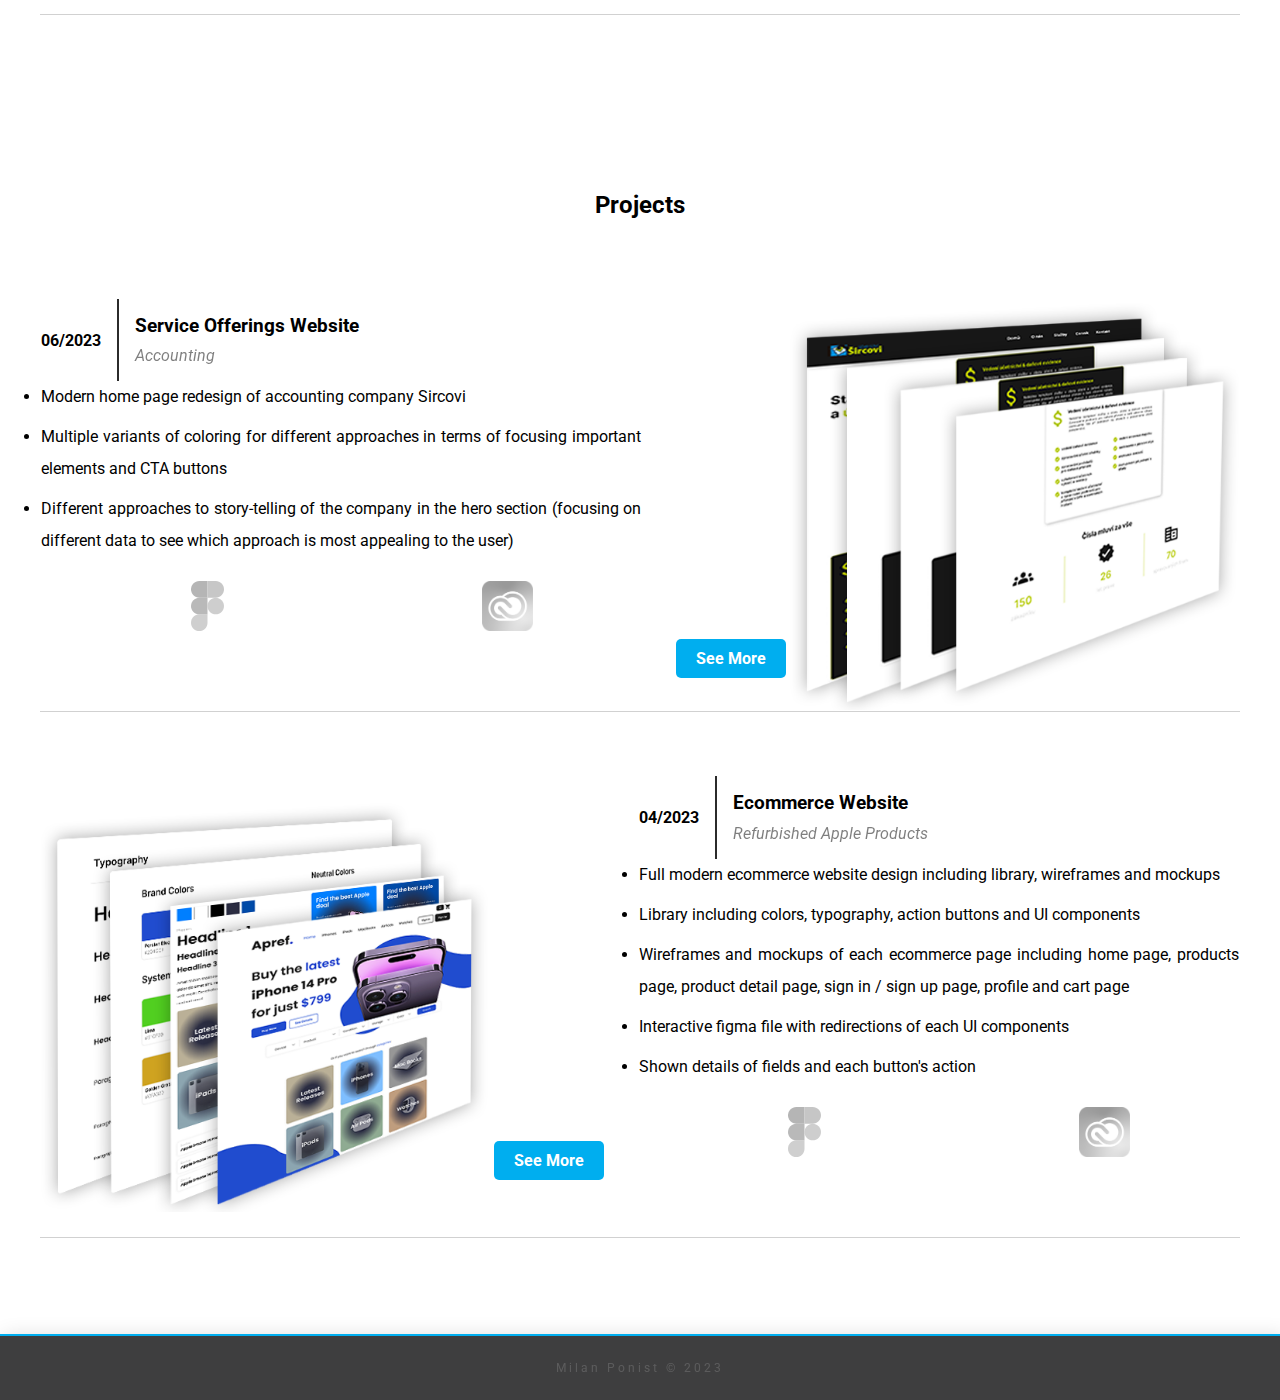
==== commit d2533c75: "Naming" ====
--- a/index.html
+++ b/index.html
@@ -21,7 +21,7 @@
       ><a href="#anchor-3">02/2019 - 08/2022</a
       ><a href="#anchor-4">07/2020 - 09/2020</a
       ><a href="#anchor-5">01/2020 - 04/2020</a>
-      <p>Free-Time Portfolio:</p>
+      <p>Projects:</p>
       <a href="#anchor-6">06/2023</a>
       <a href="#anchor-7">04/2023</a>
     </div>
@@ -59,7 +59,7 @@
             <div class="timeline-cart">
               <div class="timeline-visual margin-r">
                 <img src="img/KN_prototypes.png" alt="prototypes" />
-                <a href="/github-portfolio/image-gallery.html" class="btn-more"
+                <a href="/portfolio/image-gallery.html" class="btn-more"
                   >See More</a
                 >
               </div>
@@ -301,14 +301,12 @@
           </div>
         </div>
         <div class="timeline">
-          <h2>Free-Time Portfolio</h2>
+          <h2>Projects</h2>
           <div class="timeline-content">
             <div class="timeline-cart reverse">
               <div class="timeline-visual reverse margin-l">
                 <img src="img/sircovi-stack.png" alt="sircovi" />
-                <a
-                  href="/github-portfolio/image-gallery-2.html"
-                  class="btn-more"
+                <a href="/portfolio/image-gallery-2.html" class="btn-more"
                   >See More</a
                 >
               </div>
@@ -352,9 +350,7 @@
             <div class="timeline-cart">
               <div class="timeline-visual margin-r">
                 <img src="img/Ecommerce_stack.png" alt="ecommerce" />
-                <a
-                  href="/github-portfolio/image-gallery-3.html"
-                  class="btn-more"
+                <a href="/portfolio/image-gallery-3.html" class="btn-more"
                   >See More</a
                 >
               </div>
